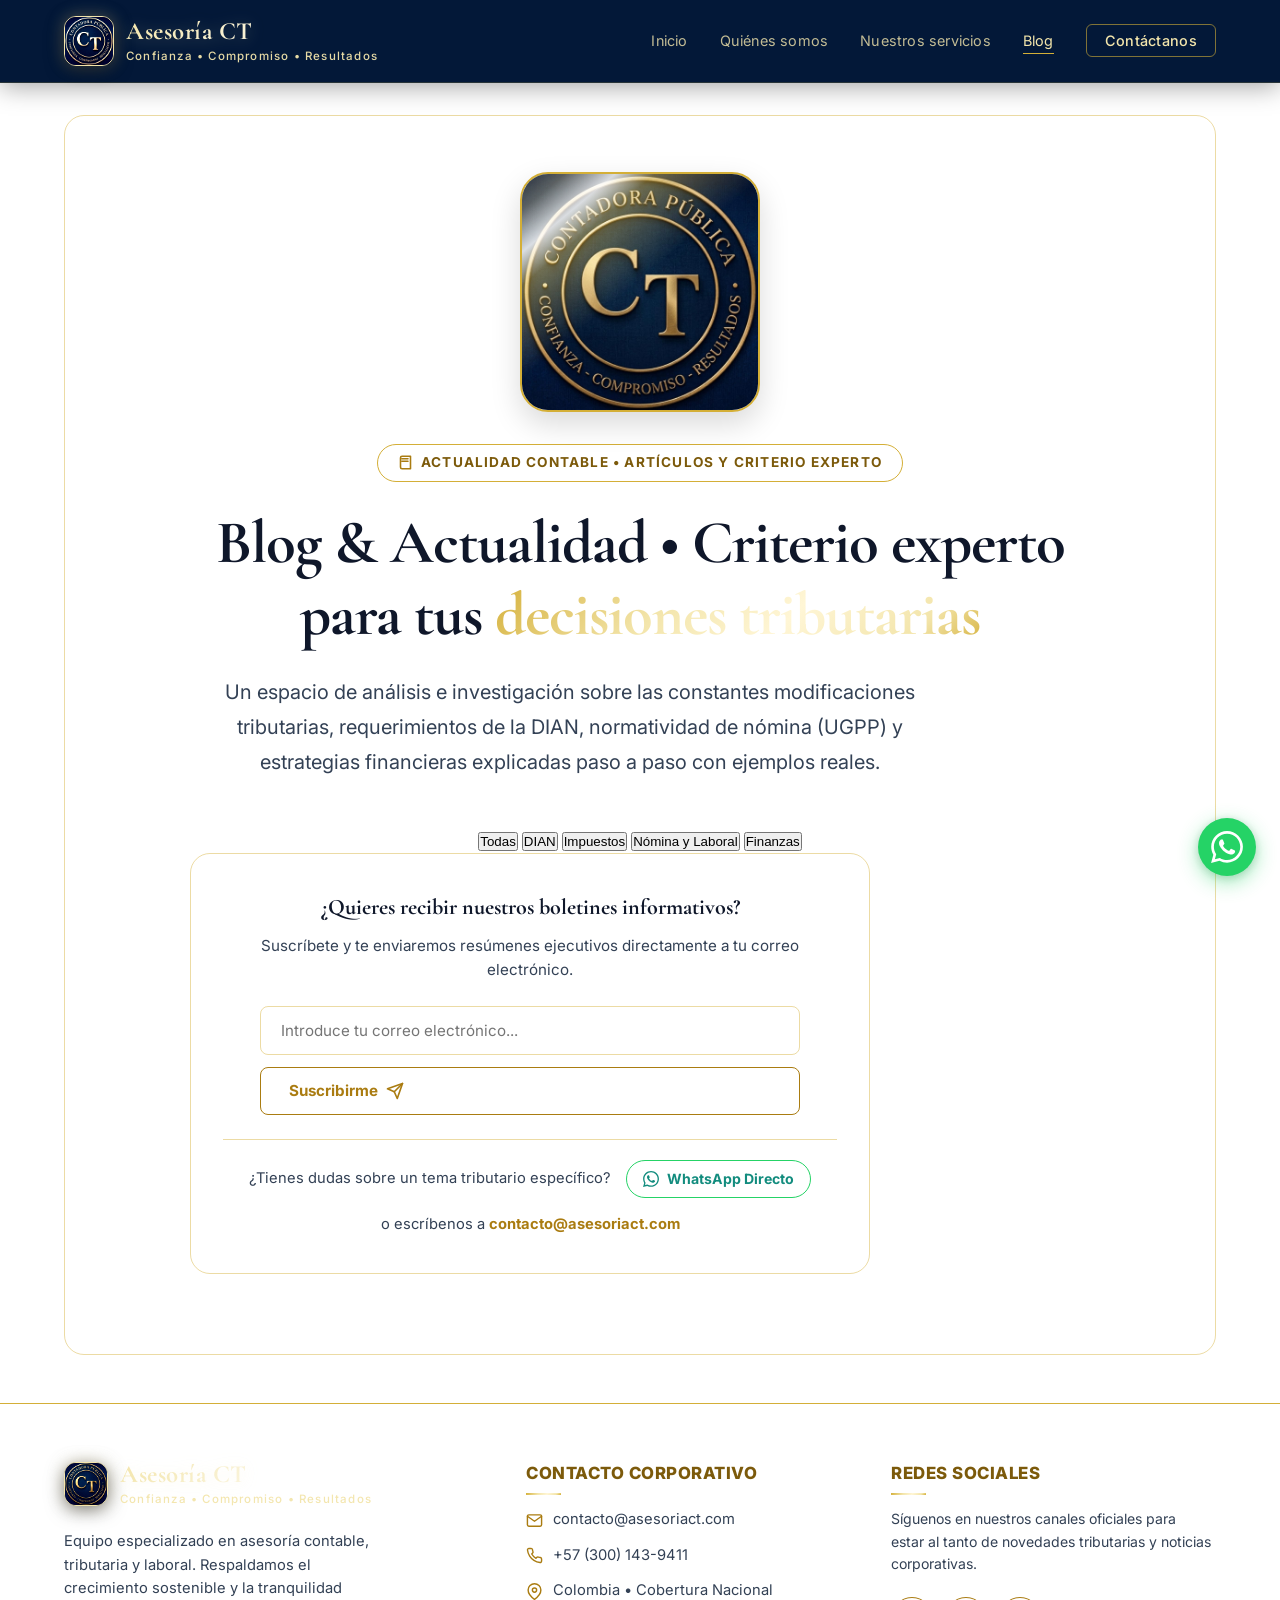
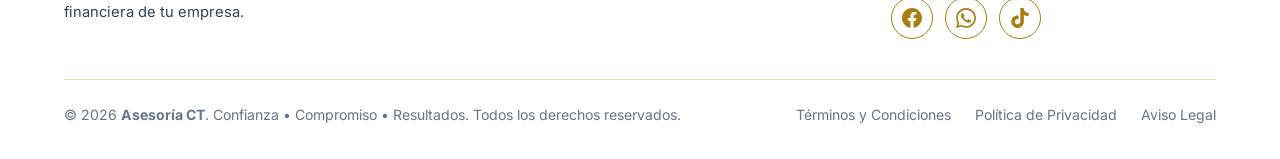
==== blog/index.html @ db91f4bd "Create index.html" ====
<!DOCTYPE html>
<html lang="es">
<head>
  <meta charset="UTF-8">
  <title>Blog | Asesoría CT</title>
  <script>
    // Redirige al sistema central de blog preservando el slug
    const pathParts = window.location.pathname.split('/').filter(Boolean);
    const slug = pathParts[pathParts.length - 1].replace(/\.html$/, '');
    if (slug && slug !== 'blog' && slug !== 'index') {
      window.location.replace('../blog.html?slug=' + encodeURIComponent(slug));
    } else {
      window.location.replace('../blog.html');
    }
  </script>
</head>
<body>
  <p>Redirigiendo al artículo...</p>
</body>
</html>
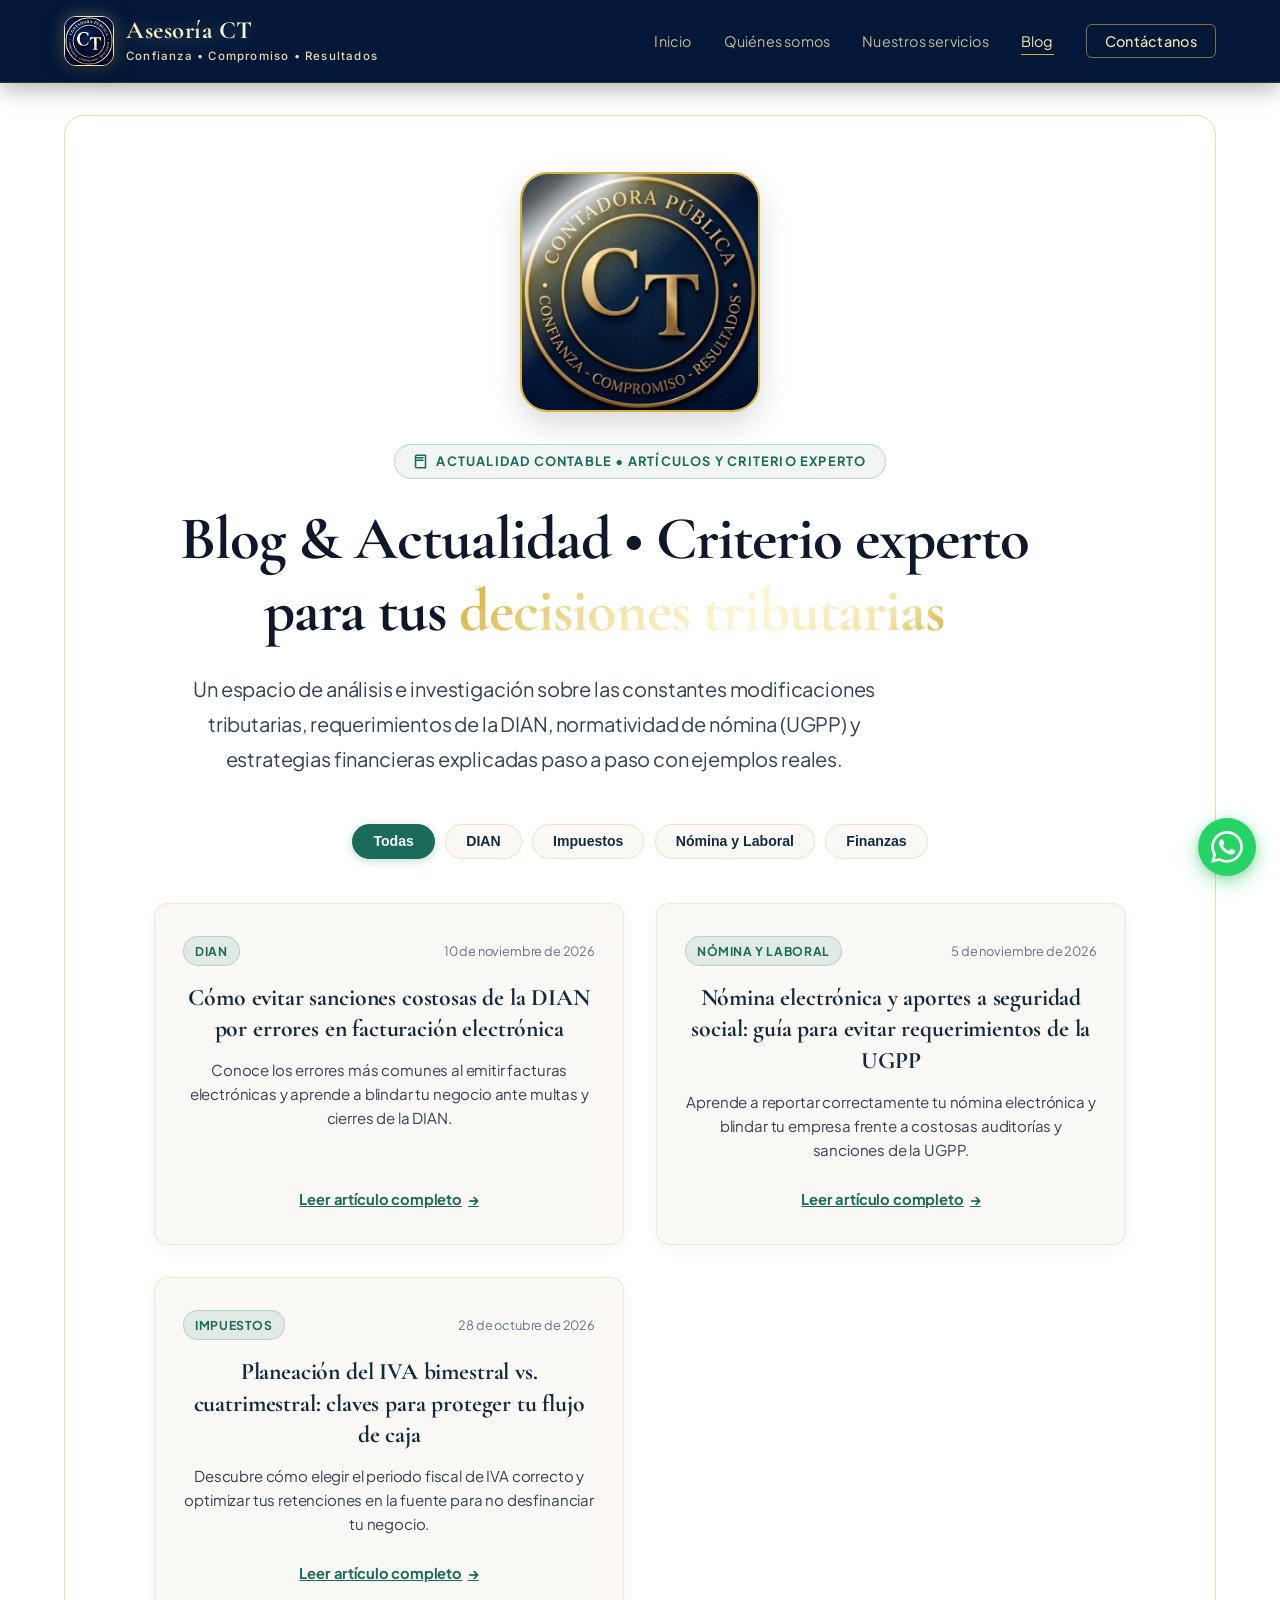
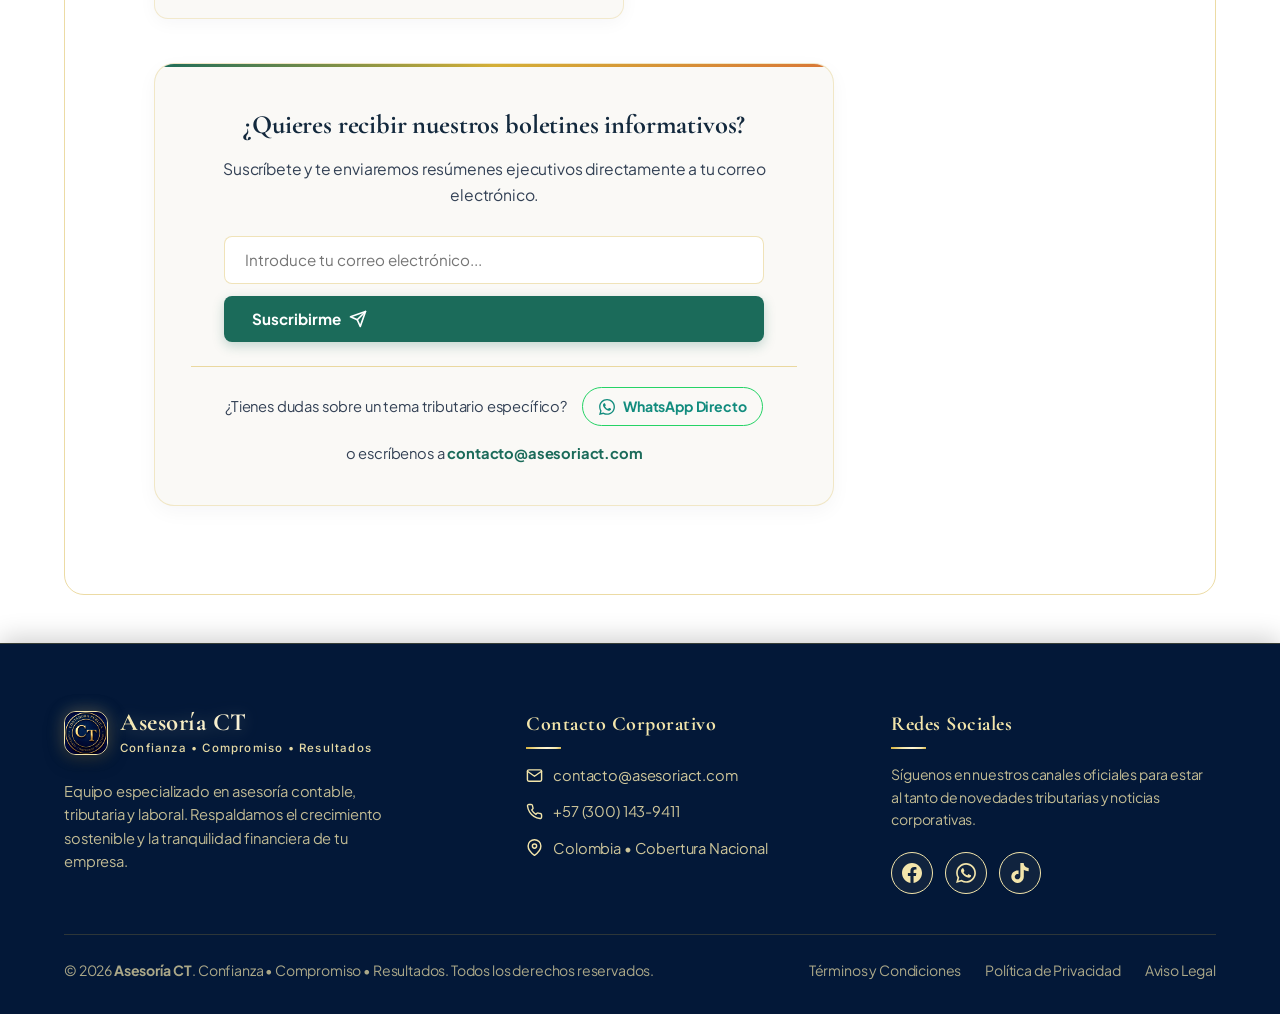
==== commit c6f49cad: "Optimizar SEO tecnico, local y semantico para Google Colombia" ====
--- a/blog/index.html
+++ b/blog/index.html
@@ -1,5 +1,5 @@
 <!DOCTYPE html>
-<html lang="es">
+<html lang="es-CO">
 <head>
   <meta charset="UTF-8">
   <title>Blog | Asesoría CT</title>
